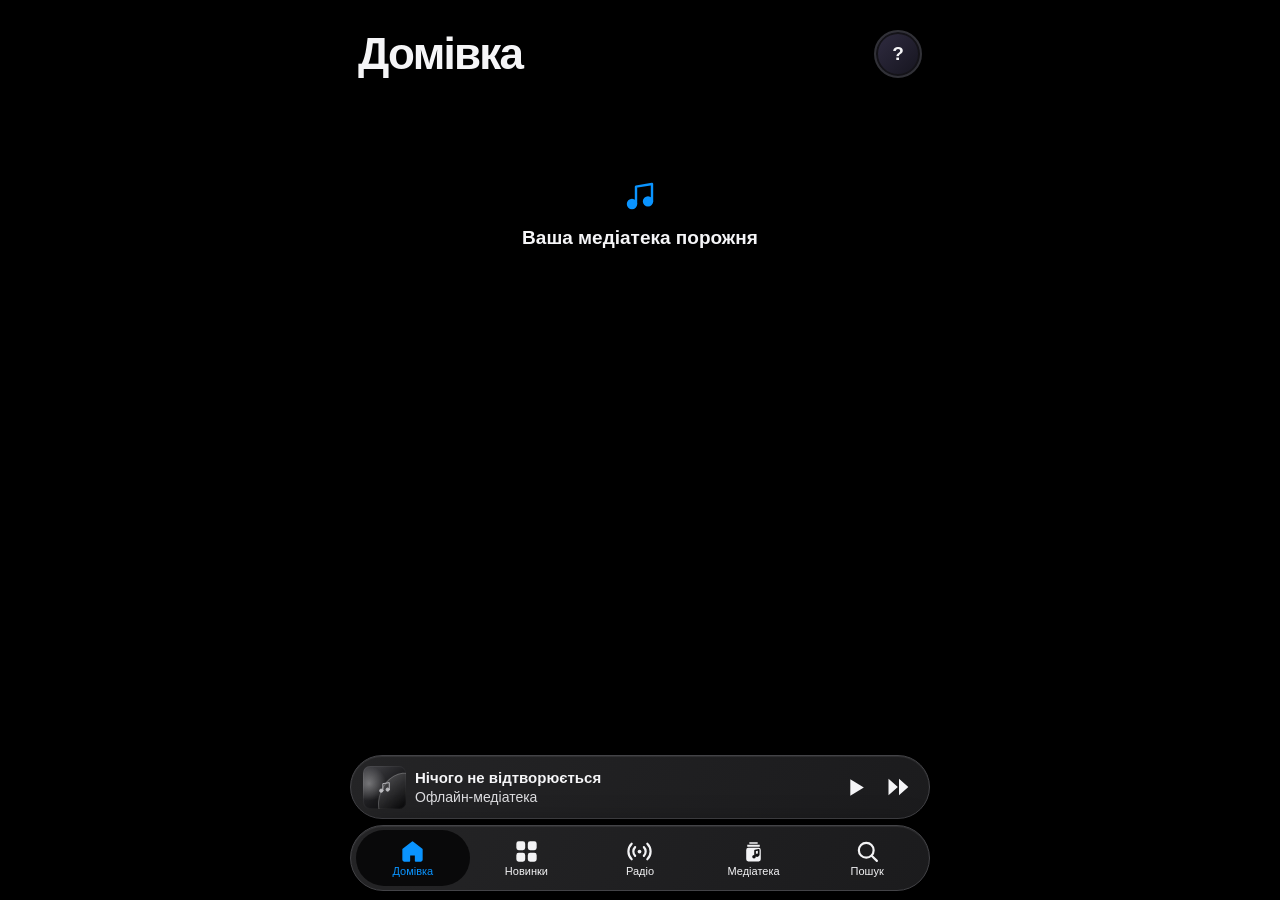
==== index.html @ 69affd89 "Remove Google Drive integration" ====
<!doctype html>
<html lang="uk">
  <head>
    <meta charset="utf-8">
    <meta name="viewport" content="width=device-width, initial-scale=1, viewport-fit=cover">
    <meta name="theme-color" content="#000000">
    <meta name="description" content="Офлайн музична медіатека для вашої музики.">
    <meta name="google-client-id" content="911469273892-hr4arur7kth3pjor37djpvp9fsduk6k1.apps.googleusercontent.com">
    <meta name="apple-mobile-web-app-capable" content="yes">
    <meta name="apple-mobile-web-app-status-bar-style" content="black">
    <title>Музика</title>
    <link rel="manifest" href="./manifest.webmanifest">
    <link rel="icon" href="./assets/icon.svg" type="image/svg+xml">
    <link rel="apple-touch-icon" href="./assets/icon.png">
    <link rel="stylesheet" href="./styles.css">
  </head>
  <body>
    <div class="app-shell">
      <main id="content" class="content" aria-live="polite"></main>
      <div id="pull-refresh" class="pull-refresh" aria-hidden="true" role="status" aria-live="polite">
        <svg class="pull-refresh-spinner" viewBox="0 0 44 44" aria-hidden="true">
          <g stroke="currentColor" stroke-linecap="round" stroke-width="6">
            <line x1="22" y1="4" x2="22" y2="10" opacity=".24" />
            <line x1="34.7" y1="9.3" x2="30.5" y2="13.5" opacity=".33" />
            <line x1="40" y1="22" x2="34" y2="22" opacity=".42" />
            <line x1="34.7" y1="34.7" x2="30.5" y2="30.5" opacity=".51" />
            <line x1="22" y1="40" x2="22" y2="34" opacity=".60" />
            <line x1="9.3" y1="34.7" x2="13.5" y2="30.5" opacity=".69" />
            <line x1="4" y1="22" x2="10" y2="22" opacity=".78" />
            <line x1="9.3" y1="9.3" x2="13.5" y2="13.5" opacity=".88" />
          </g>
        </svg>
        <span class="pull-refresh-label visually-hidden">Потягніть вниз для оновлення</span>
      </div>

      <section id="mini-player" class="mini-player" aria-label="Мініплеєр"></section>
      <nav id="tab-bar" class="tab-bar" aria-label="Основна навігація"></nav>
      <div id="ios-home-indicator" aria-hidden="true"></div>
      <div class="orientation-guard" role="status" aria-live="polite">
        <div class="orientation-guard-card">
          <span class="orientation-rotate-icon" aria-hidden="true">↻</span>
          <strong>Поверніть телефон</strong>
          <small>Застосунок працює лише у вертикальній орієнтації.</small>
        </div>
      </div>
      <div id="toast" class="toast" role="status" aria-live="polite"></div>
      <div id="modal-root"></div>
      <div id="player-root"></div>
      <audio id="audio-element" preload="metadata"></audio>
    </div>
    <script src="./app.js" defer></script>
  </body>
</html>
---- styles.css ----
:root {
  color-scheme: dark;
  --bg: #000;
  --surface: #1d1d1f;
  --surface-2: #29292c;
  --line: #303033;
  --muted: #8d8d93;
  --blue: #0a94ff;
  --red: #ff3b4f;
  --safe-top: env(safe-area-inset-top, 0px);
  --safe-bottom: env(safe-area-inset-bottom, 0px);
  --floating-bottom-inset: max(0px, calc(var(--safe-bottom) - 22px));
}

* { box-sizing: border-box; -webkit-tap-highlight-color: transparent; -webkit-user-select: none; user-select: none; -webkit-touch-callout: none; -webkit-user-drag: none; }
html, body { width: 100%; height: 100%; margin: 0; background: var(--bg); overscroll-behavior: none; }
body { color: #f5f5f7; font-family: -apple-system, BlinkMacSystemFont, "SF Pro Display", "Inter", "Segoe UI", sans-serif; font-size: 16px; }
button, input { font: inherit; color: inherit; }
button { border: 0; cursor: pointer; }
.app-shell { position: relative; width: 100%; height: 100dvh; max-width: 620px; margin: 0 auto; overflow: hidden; background: #000; }
.icon { display: block; width: 24px; height: 24px; fill: none; stroke: currentColor; stroke-width: 1.8; stroke-linecap: round; stroke-linejoin: round; flex: 0 0 auto; }

.content { position: absolute; z-index: 1; inset: calc(10px + var(--safe-top)) 0 calc(157px + var(--floating-bottom-inset)); overflow: auto; padding: 10px 20px 28px; scrollbar-width: none; overscroll-behavior: contain; -webkit-overflow-scrolling: touch; transform: translate3d(0, var(--refresh-offset, 0px), 0); transition: transform .24s cubic-bezier(.2, .8, .2, 1); }
.content--category-screen { top: calc(var(--safe-top) - 8px); padding-top: 2px; }
.content::-webkit-scrollbar { display: none; }
.content--pulling { transition: none; }
.content--back-gesture { transition: none; will-change: transform; box-shadow: -12px 0 30px #0007; }
.content--back-settling { transition: transform .24s cubic-bezier(.2, .8, .2, 1); }
.back-gesture-preview { position: absolute; z-index: 0; overflow: auto; background: #000; scrollbar-width: none; overscroll-behavior: contain; -webkit-overflow-scrolling: touch; will-change: transform, opacity; pointer-events: none; transition: none; }
.back-gesture-preview::-webkit-scrollbar { display: none; }
.back-gesture-preview--settling { transition: transform .24s cubic-bezier(.2, .8, .2, 1), opacity .24s ease; }
.back-gesture-preview--rtl { transform-origin: right center; }
@media (prefers-reduced-motion: reduce) { .content--back-settling, .back-gesture-preview--settling { transition-duration: .01ms; } }
.pull-refresh { position: absolute; z-index: 3; top: calc(var(--safe-top) + 52px); left: 50%; width: 30px; height: 30px; display: grid; place-items: center; overflow: visible; color: #aeb0b5; opacity: 0; pointer-events: none; transform: translate(-50%, var(--pull-offset, -46px)); transition: opacity .14s ease, transform .08s linear; }
.pull-refresh--visible { opacity: 1; }
.pull-refresh-spinner { display: block; width: 24px; height: 24px; color: currentColor; }
.pull-refresh--visible .pull-refresh-spinner { animation: pull-spin .9s steps(8, end) infinite; }
@keyframes pull-spin { to { rotate: 360deg; } }
.visually-hidden { position: absolute; width: 1px; height: 1px; padding: 0; margin: -1px; overflow: hidden; clip: rect(0, 0, 0, 0); white-space: nowrap; border: 0; }

.page-header { display: flex; align-items: center; justify-content: space-between; min-height: 66px; margin: 0 0 26px; }
.page-header h1, .category-title, .detail-heading h1 { margin: 0; font-size: clamp(36px, 9vw, 48px); line-height: 1.02; letter-spacing: -.04em; font-weight: 760; }
.page-header--home { margin-top: 1px; margin-bottom: 24px; }
.page-header--home h1 { font-size: 44px; }
.page-header--library h1 { font-size: clamp(34px, 8vw, 43px); }
.profile-button { display: grid; width: 48px; height: 48px; place-items: center; border-radius: 50%; background: linear-gradient(135deg, #302c41, #15141e); border: 2px solid #313137; box-shadow: inset 0 0 0 2px #141318; font-size: 19px; font-weight: 700; }
.profile-button--large { width: 58px; height: 58px; font-size: 21px; }
.profile-button--photo { overflow: hidden; padding: 0; }
.profile-photo { display: block; width: 100%; height: 100%; border-radius: 50%; object-fit: cover; }
.header-pill { height: 48px; min-width: 102px; display: inline-flex; align-items: center; justify-content: center; gap: 15px; padding: 0 15px; border-radius: 28px; background: linear-gradient(#242426, #1d1d1f); border: 1px solid #38383b; box-shadow: inset 0 1px 1px #ffffff12; }
.header-pill .icon { width: 25px; height: 25px; }
.pill-divider { width: 1px; height: 24px; background: #39393c; }

.section-heading { display: flex; align-items: baseline; justify-content: space-between; margin: 29px 0 14px; gap: 10px; }
.section-heading h2 { margin: 0; font-size: 23px; font-weight: 650; letter-spacing: -.025em; }
.text-action { background: transparent; color: var(--blue); font-size: 15px; white-space: nowrap; }
.text-action--red { color: var(--red); font-size: 16px; font-weight: 600; }
.featured-strip { display: flex; gap: 12px; overflow-x: auto; margin: 0 -20px; padding: 1px 20px 5px; scrollbar-width: none; }
.featured-strip::-webkit-scrollbar, .album-strip::-webkit-scrollbar { display: none; }
.feature-card { display: flex; flex: 0 0 74%; height: 300px; flex-direction: column; align-items: flex-start; text-align: left; padding: 16px; overflow: hidden; border-radius: 22px; color: #fff; }
.feature-card--favorite { background: #9c9fa0; }
.favorite-art { width: 100%; height: 198px; display: grid; place-items: center; margin-bottom: 16px; border-radius: 13px; background: #f0f1f2; color: #ff2448; }
.favorite-art .icon { width: 88px; height: 88px; }
.feature-kicker { display: block; margin: 1px 0 5px; font-size: 13px; opacity: .9; }
.feature-card strong { font-size: 20px; font-weight: 650; line-height: 1.15; }
.feature-card > span:last-child { margin-top: 6px; font-size: 14px; opacity: .93; white-space: nowrap; overflow: hidden; text-overflow: ellipsis; max-width: 100%; }
.featured-strip > .feature-card:only-child { flex-basis: 100%; }

.album-strip { display: flex; gap: 13px; overflow-x: auto; margin: 0 -20px; padding: 0 20px 4px; scrollbar-width: none; }
.album-card { flex: 0 0 45%; min-width: 0; text-align: left; background: transparent; padding: 0; }
.artwork { position: relative; isolation: isolate; width: 100%; aspect-ratio: 1; display: flex; flex-direction: column; justify-content: flex-end; overflow: hidden; border-radius: 13px; background: linear-gradient(145deg, #39475c, #12131a); color: white; box-shadow: inset 0 0 0 1px #ffffff0e; }
.artwork::before, .artwork::after { content: ''; position: absolute; z-index: -1; inset: -15%; border-radius: 50%; background: radial-gradient(circle at 25% 35%, #ffffff55, transparent 31%), linear-gradient(150deg, transparent 30%, #0009); transform: rotate(-19deg); }
.artwork::after { inset: 14% -38% -42% 37%; border: 1px solid #ffffff33; background: linear-gradient(120deg, #ffffff30, transparent 65%); transform: rotate(22deg); }
.artwork--local { align-items: center; justify-content: center; background: linear-gradient(145deg, #414145, #202023 62%, #111113); }
.artwork-music { width: 30%; height: 30%; color: #d8d8dc; opacity: .82; }
.album-title, .album-subtitle { display: block; overflow: hidden; text-overflow: ellipsis; white-space: nowrap; }
.album-title { margin-top: 8px; font-size: 15px; line-height: 1.25; }
.album-subtitle { margin-top: 4px; color: var(--muted); font-size: 14px; line-height: 1.2; }
.album-grid { display: grid; grid-template-columns: repeat(2, minmax(0, 1fr)); gap: 19px 13px; }

.category-list { margin: 1px 0 30px; }
.category-row, .entity-row { width: 100%; min-height: 67px; display: flex; align-items: center; gap: 16px; padding: 8px 2px; background: transparent; text-align: left; border-bottom: 1px solid var(--line); }
.category-row > span { flex: 1; font-size: 21px; }
.category-row > .icon:first-child { width: 28px; height: 28px; }
.category-row .chevron, .entity-row .chevron { width: 22px; height: 22px; color: #505055; transform: rotate(180deg); }
.offline-note { display: flex; align-items: center; gap: 7px; margin: 23px 0 4px; color: var(--muted); font-size: 13px; }
.offline-note .icon { width: 18px; height: 18px; color: var(--blue); }

.subpage-top { display: flex; align-items: center; justify-content: space-between; height: 58px; margin: 1px -2px 20px; }
.content--category-screen .subpage-top { margin: 0 -2px 10px; }
.round-back, .search-close { display: grid; width: 48px; height: 48px; place-items: center; border-radius: 50%; background: linear-gradient(#252527, #171719); border: 1px solid #343437; box-shadow: inset 0 1px 1px #ffffff10; }
.round-back .icon { width: 28px; height: 28px; }
.subpage-top h2 { font-size: 20px; }
.category-title { margin: 5px 0 22px; }
.content--category-detail .category-title { margin-bottom: 18px; }
.detail-heading { margin: 30px 0 21px; }
.detail-heading h1 { font-size: 42px; }
.detail-heading p { margin: 7px 0 0; color: var(--muted); font-size: 17px; }
.detail-art { width: 100%; margin: 0 auto 18px; }
.detail-art--artist { width: 120px; border-radius: 50%; }
.detail-actions { display: grid; grid-template-columns: 1fr 1fr; gap: 12px; margin: 15px 0 30px; }
.detail-actions button { height: 52px; display: flex; align-items: center; justify-content: center; gap: 7px; border-radius: 30px; background: #1e1e20; font-size: 18px; font-weight: 600; }
.content--category-detail .detail-actions button { height: 45px; }
.detail-actions .icon { width: 22px; height: 22px; }
.letter-heading { margin: 20px 0 10px; font-size: 18px; font-weight: 600; }
.category-content { margin: 0 -1px; }
.entity-row { min-height: 72px; gap: 13px; }
.entity-row > span { flex: 1; font-size: 19px; }
.entity-art { width: 51px; height: 51px; aspect-ratio: 1; border-radius: 10px; }
.entity-art--round { border-radius: 50%; }
.entity-row .favorite-art { width: 51px; height: 51px; flex: 0 0 51px; margin: 0; border-radius: 10px; }
.entity-row .favorite-art .icon { width: 27px; height: 27px; }
.alphabet { position: fixed; z-index: 2; right: max(calc((100vw - 620px) / 2 + 4px), 3px); top: 27%; bottom: 20%; display: flex; flex-direction: column; align-items: center; justify-content: space-around; color: var(--blue); font-size: 11px; font-weight: 600; pointer-events: none; }
.alphabet--interactive { pointer-events: auto; }
.alphabet--interactive button { position: relative; width: 100%; min-height: 0; flex: 1; padding: 0; background: transparent; color: inherit; font-size: inherit; font-weight: inherit; line-height: 1; }
.alphabet--interactive button:not(:last-child)::after { content: ''; position: absolute; left: 50%; bottom: 0; width: 3px; height: 3px; border-radius: 50%; background: currentColor; transform: translateX(-50%); }
.song-list { margin: 0 -1px; }
.song-row { position: relative; display: flex; align-items: center; gap: 11px; min-height: 56px; }
.song-row::after { position: absolute; right: 0; bottom: 0; left: 59px; height: 1px; background: var(--line); content: ''; }
.song-letter-group + .song-letter-group { margin-top: 15px; }
.song-letter-group .letter-heading { margin-left: 1px; margin-bottom: 5px; }
.song-letter-group .song-list { margin: 0 -2px 0 1px; }
.song-leading-favorite { position: absolute; top: 50%; left: -14px; width: 12px; color: #ffd600; font-size: 15px; line-height: 1; text-align: center; transform: translateY(-50%); }
.song-art { width: 48px; height: 48px; flex: 0 0 48px; border-radius: 8px; }
.song-main { flex: 1; min-width: 0; align-self: stretch; display: flex; flex-direction: column; justify-content: center; gap: 4px; background: transparent; text-align: left; }
.song-title { overflow: hidden; white-space: nowrap; text-overflow: ellipsis; font-size: 17px; line-height: 1.2; }
.song-artist { overflow: hidden; white-space: nowrap; text-overflow: ellipsis; color: var(--muted); font-size: 15px; }
.song-indicators { display: flex; align-items: center; gap: 6px; }
.favorite-mark { color: #ffd600; font-size: 15px; }
.pin-mark { width: 14px; height: 14px; color: #b8b8be; }
.song-more { width: 34px; height: 42px; padding: 0; border-radius: 50%; background: transparent; color: #eee; }
.song-more:active { background: #ffffff16; }
.song-more .icon { width: 22px; }
.playing-bars { display: flex; align-items: end; gap: 2px; height: 17px; }.playing-bars i { width: 3px; background: var(--blue); border-radius: 3px; animation: bounce .55s infinite alternate; }.playing-bars i:nth-child(1) { height: 8px; }.playing-bars i:nth-child(2) { height: 16px; animation-delay: .2s; }.playing-bars i:nth-child(3) { height: 11px; animation-delay: .35s; }
@keyframes bounce { to { height: 4px; } }
.empty-state { padding: 30px 13px; color: var(--muted); text-align: center; font-size: 15px; line-height: 1.5; }
.empty-state--home { display: flex; min-height: 210px; flex-direction: column; align-items: center; justify-content: center; gap: 12px; }
.empty-state--home > .icon { width: 32px; height: 32px; color: var(--blue); }
.empty-state--home strong { color: #f5f5f7; font-size: 19px; }

.search-header { display: flex; align-items: center; gap: 11px; margin: 0 0 13px; }
.search-box { flex: 1; height: 48px; display: flex; align-items: center; gap: 10px; padding: 0 12px; border-radius: 27px; background: linear-gradient(#272729, #1d1d1f); border: 1px solid #353538; box-shadow: inset 0 1px 1px #ffffff0d; }
.search-box .icon { width: 21px; height: 21px; }
.search-box input { width: 100%; min-width: 0; border: 0; outline: 0; background: transparent; font-size: 15px; }
.search-box input::placeholder { color: #77777c; }
.search-box input::-webkit-search-cancel-button { display: none; }
.search-close { width: 48px; height: 48px; }
.search-results-label { margin: 4px 0 12px; color: #b5b5ba; font-size: 14px; }
.recent-searches { border-top: 1px solid var(--line); }
.recent-searches button { width: 100%; min-height: 64px; display: flex; align-items: center; gap: 12px; border-bottom: 1px solid var(--line); background: transparent; text-align: left; }
.recent-searches button span { flex: 1; }.recent-searches .icon { width: 20px; color: #8e8e93; }

.settings-profile { width: 100%; display: flex; align-items: center; gap: 14px; padding: 14px 3px 22px; border-bottom: 1px solid var(--line); background: transparent; color: inherit; text-align: left; font: inherit; }
.settings-profile-copy { min-width: 0; flex: 1; display: flex; flex-direction: column; gap: 5px; }.settings-profile strong { font-size: 19px; }.settings-profile small { color: var(--muted); overflow: hidden; text-overflow: ellipsis; white-space: nowrap; }.settings-profile .chevron { color: var(--muted); transform: rotate(180deg); }
.account-modal { position: absolute; z-index: 10; inset: 0; display: grid; place-items: end center; padding: 18px 16px calc(18px + var(--safe-bottom)); background: #000b; backdrop-filter: blur(5px); -webkit-backdrop-filter: blur(5px); }
.account-sheet { position: relative; width: 100%; max-width: 440px; padding: 26px 20px 22px; border: 1px solid #444448; border-radius: 25px; background: #1d1d1f; box-shadow: 0 15px 50px #000b; text-align: center; }
.account-close { position: absolute; top: 12px; right: 12px; width: 38px; height: 38px; display: grid; place-items: center; border-radius: 50%; background: #303034; color: #eee; }
.account-close .icon { width: 19px; height: 19px; }
.account-mark { width: 42px; height: 42px; display: grid; place-items: center; margin: 0 auto 12px; border-radius: 50%; background: #fff; color: #4285f4; font: 700 25px/1 Arial, sans-serif; }
.account-sheet h2 { margin: 0 0 8px; font-size: 22px; }
.google-signin-button { min-height: 48px; display: grid; place-items: center; margin: 20px auto 8px; }
.account-message { margin: 14px 0; color: #c7c7cc; font-size: 14px; line-height: 1.5; }
.account-message--signed { font-size: 16px; color: #fff; }.account-message--signed span { color: var(--muted); font-size: 14px; }
.account-footnote { margin: 18px 3px 0; color: var(--muted); font-size: 12px; line-height: 1.45; }
.account-signout { width: 100%; min-height: 48px; margin-top: 10px; border-radius: 24px; background: #303034; color: var(--blue); }
.action-modal { position: absolute; z-index: 12; inset: 0; display: flex; align-items: center; justify-content: flex-end; padding: 18px 12px; background: #000a; backdrop-filter: blur(8px); -webkit-backdrop-filter: blur(8px); }
.action-sheet { width: min(72vw, 460px); max-height: calc(100% - 36px); overflow-y: auto; padding: 13px 20px 10px; border: 1px solid #444448; border-radius: 30px; background: linear-gradient(145deg, #29292bea, #1b1b1df5 70%); box-shadow: 0 18px 55px #000b, inset 0 1px 1px #ffffff12; }
.action-track-head { display: grid; grid-template-columns: 70px minmax(0, 1fr); align-items: center; gap: 17px; min-height: 88px; padding: 0 4px 15px; border-bottom: 1px solid #444448; }
.action-art { width: 66px; height: 66px; aspect-ratio: 1; border-radius: 9px; }
.action-feature, .song-action-row, .action-back { width: 100%; display: flex; align-items: center; gap: 16px; padding: 13px 4px; background: transparent; color: #f5f5f7; text-align: left; }
.action-feature { min-height: 66px; font-size: 17px; line-height: 1.3; }
.action-feature .icon { width: 26px; height: 26px; flex: 0 0 26px; }
.song-action-row { min-height: 67px; border-bottom: 1px solid #3d3d40; font-size: 18px; line-height: 1.25; }
.song-action-row:last-child { border-bottom: 0; }
.song-action-row > .icon { width: 25px; height: 25px; flex: 0 0 25px; }
.song-action-row > span { min-width: 0; display: flex; flex-direction: column; gap: 4px; }
.song-action-row small { color: var(--muted); font-size: 14px; }
.song-action-row--danger { color: #ff5b65; }
.song-action-row--album { min-height: 82px; }
.action-sheet--playlists h2 { margin: 8px 4px 10px; font-size: 22px; }
.action-back { min-height: 42px; gap: 9px; padding: 3px 0; color: var(--blue); font-size: 15px; }
.action-back .icon { width: 20px; height: 20px; }
.settings-action-card { width: 100%; display: flex; align-items: center; gap: 12px; padding: 14px; border-radius: 15px; background: #1d1d1f; text-align: left; }.settings-action-card > span { flex: 1; display: flex; flex-direction: column; gap: 5px; }.settings-action-card strong { font-size: 16px; }.settings-action-card small { color: var(--muted); font-size: 13px; }.settings-action-card > .icon:first-child { color: var(--blue); }.settings-action-card .chevron { color: var(--muted); transform: rotate(180deg); }.profile-download { margin-top: 10px; color: inherit; text-decoration: none; }

.mini-player, .tab-bar { position: absolute; z-index: 4; left: 20px; right: 20px; border: 1px solid #434347; background: linear-gradient(120deg, #2a2a2cdb, #1d1d1feF); backdrop-filter: saturate(150%) blur(18px); -webkit-backdrop-filter: saturate(150%) blur(18px); box-shadow: 0 6px 30px #0009, inset 0 1px 1px #ffffff16; }
.mini-player { bottom: calc(81px + var(--floating-bottom-inset)); height: 64px; display: flex; align-items: center; padding: 5px 9px; border-radius: 34px; }
.player-track { flex: 1; min-width: 0; height: 100%; display: flex; align-items: center; gap: 9px; padding: 0 0 0 3px; background: transparent; text-align: left; }
.player-art { width: 43px; height: 43px; flex: 0 0 43px; border-radius: 7px; }
.player-copy { min-width: 0; display: flex; flex-direction: column; gap: 3px; }.player-copy strong, .player-copy small { overflow: hidden; white-space: nowrap; text-overflow: ellipsis; }.player-copy strong { font-size: 15px; font-weight: 600; }.player-copy small { color: #dddde0; font-size: 14px; }
.player-control { width: 43px; height: 46px; display: grid; flex: 0 0 43px; place-items: center; background: transparent; }.player-control .icon { width: 25px; height: 25px; fill: currentColor; stroke: none; }.player-next .icon { width: 28px; height: 28px; }
#player-root { position: absolute; z-index: 9; inset: 0; pointer-events: none; }
.now-playing-root { position: absolute; inset: 0; overflow: hidden; pointer-events: auto; }
.now-playing-backdrop { position: absolute; inset: 0; background: #000b; opacity: 0; backdrop-filter: blur(15px); -webkit-backdrop-filter: blur(15px); transition: opacity .48s ease; }
.now-playing-root.is-open .now-playing-backdrop { opacity: var(--player-backdrop-opacity, 1); }
.now-playing-screen { position: absolute; inset: 0; display: flex; flex-direction: column; overflow: hidden; padding-top: var(--safe-top); color: #f7f7fa; background: linear-gradient(160deg, #252528 0%, #161618 32%, #0b0b0d 78%, #080809 100%); transform: translate3d(0, 105%, 0); transition: transform .52s cubic-bezier(.22, 1, .36, 1); will-change: transform; }
.now-playing-screen.is-open { transform: translate3d(0, 0, 0); }
.now-playing-header { height: 54px; flex: 0 0 54px; display: grid; grid-template-columns: 42px 1fr 42px; align-items: center; padding: 0 20px; }
.now-playing-header-title { justify-self: center; color: #c4c4c9; font-size: 10px; font-weight: 700; letter-spacing: .12em; }
.now-playing-close, .now-playing-more { width: 40px; height: 40px; display: grid; place-items: center; border-radius: 50%; background: #ffffff12; color: #f6f6f8; }
.now-playing-close .icon { width: 23px; height: 23px; stroke-width: 2.1; }
.now-playing-more .icon { width: 22px; height: 22px; }
.now-playing-content { width: 100%; max-width: 620px; min-height: 0; flex: 1; display: flex; flex-direction: column; justify-content: center; gap: 0; margin: 0 auto; padding: 3px 28px calc(35px + var(--safe-bottom)); }
.now-playing-art-wrap { min-height: 170px; flex: 1 1 auto; display: grid; place-items: center; padding: 0 0 19px; }
.now-playing-art { width: min(100%, 390px, 42dvh); aspect-ratio: 1; border-radius: 17px; box-shadow: 0 22px 55px #0009, inset 0 0 0 1px #ffffff16; transition: opacity .15s ease; }
.now-playing-screen.is-shared-art-hidden .now-playing-art { opacity: 0; }
.now-playing-track-info { min-height: 68px; display: flex; align-items: center; gap: 14px; }
.now-playing-copy { min-width: 0; flex: 1; display: flex; flex-direction: column; gap: 5px; }
.now-playing-copy strong, .now-playing-copy span { overflow: hidden; white-space: nowrap; text-overflow: ellipsis; }
.now-playing-copy strong { font-size: 21px; font-weight: 700; letter-spacing: -.02em; }
.now-playing-copy span { color: #a5a5ab; font-size: 17px; }
.now-playing-favorite { width: 42px; height: 42px; display: grid; place-items: center; background: transparent; color: #b7b7bc; }
.now-playing-favorite .icon { width: 23px; height: 23px; }.now-playing-favorite .is-favorite { color: #ffd600; fill: currentColor; stroke: none; }
.now-playing-progress-block { margin-top: 10px; }
.player-range { width: 100%; height: 20px; display: block; margin: 0; padding: 0; appearance: none; -webkit-appearance: none; background: transparent; cursor: pointer; }
.player-range::-webkit-slider-runnable-track { height: 4px; border-radius: 5px; background: linear-gradient(to right, #f6f6f8 var(--range-progress, 0%), #5b5b60 var(--range-progress, 0%)); }
.player-range::-moz-range-track { height: 4px; border-radius: 5px; background: #5b5b60; }.player-range::-moz-range-progress { height: 4px; border-radius: 5px; background: #f6f6f8; }
.player-range::-webkit-slider-thumb { width: 13px; height: 13px; margin-top: -4.5px; appearance: none; -webkit-appearance: none; border: 0; border-radius: 50%; background: #f7f7f9; box-shadow: 0 1px 4px #0008; }
.player-range::-moz-range-thumb { width: 13px; height: 13px; border: 0; border-radius: 50%; background: #f7f7f9; }
.player-range:disabled { cursor: default; opacity: .42; }
.now-playing-times { display: flex; justify-content: space-between; color: #a5a5ab; font-variant-numeric: tabular-nums; font-size: 11px; }
.now-playing-controls { height: 86px; display: flex; align-items: center; justify-content: center; gap: clamp(27px, 8vw, 50px); }
.now-playing-secondary, .now-playing-toggle { display: grid; place-items: center; background: transparent; color: #f7f7fa; }
.now-playing-secondary { width: 52px; height: 52px; }.now-playing-secondary .icon { width: 25px; height: 25px; fill: currentColor; stroke: none; }.now-playing-secondary .is-reversed { transform: rotate(180deg); }
.now-playing-toggle { width: 66px; height: 66px; border-radius: 50%; background: #f4f4f6; color: #151517; box-shadow: 0 5px 20px #0005; transition: transform .18s ease, background .18s ease; }.now-playing-toggle:active { transform: scale(.92); }
.now-playing-toggle .icon { width: 28px; height: 28px; fill: currentColor; stroke: none; }
.now-playing-volume-row { height: 35px; display: flex; align-items: center; gap: 10px; color: #9c9ca2; }.now-playing-volume-row > span { width: 18px; display: grid; place-items: center; }.now-playing-volume-row .icon { width: 15px; height: 15px; }.now-playing-volume-row .volume-high { width: 18px; height: 18px; }
.player-volume { flex: 1; }.player-volume::-webkit-slider-runnable-track { height: 3px; background: linear-gradient(to right, #aeb0b5 50%, #505055 50%); }.player-volume::-moz-range-track { height: 3px; background: #505055; }.player-volume::-moz-range-progress { height: 3px; background: #aeb0b5; }
.now-playing-note { min-height: 18px; margin: 6px 0 0; color: #818187; text-align: center; font-size: 11px; }.now-playing-note--ready { color: #8d8d93; }
.now-playing-home-indicator { position: absolute; left: 50%; bottom: calc(8px + var(--safe-bottom)); width: 108px; height: 4px; border-radius: 5px; background: #f5f5f7; transform: translateX(-50%); }
.now-playing-drag-zone { touch-action: pan-x; }
.now-playing-root:not(.is-open) { pointer-events: none; }
.tab-bar { bottom: calc(9px + var(--floating-bottom-inset)); height: 66px; display: grid; grid-template-columns: repeat(5, 1fr); align-items: center; padding: 4px 5px; border-radius: 36px; }
.tab-button { align-self: stretch; display: flex; flex-direction: column; justify-content: center; align-items: center; gap: 1px; border-radius: 28px; background: transparent; color: #f3f3f5; font-size: 11px; line-height: 1.1; white-space: nowrap; }
.tab-button .icon { width: 25px; height: 25px; stroke-width: 2.1; }.tab-button[data-tab="home"] .icon, .tab-button[data-tab="new"] .icon { fill: currentColor; stroke-width: 1.5; }.tab-button.active { color: var(--blue); background: #09090a; }.tab-button span { font-weight: 500; }
#ios-home-indicator { display: none; }
@media (max-width: 700px) and (display-mode: standalone) { @supports (-webkit-touch-callout: none) { #ios-home-indicator { position: absolute; z-index: 5; bottom: 8px; left: 50%; display: block; width: 108px; height: 4px; border-radius: 4px; background: #8d8d93; transform: translateX(-50%); pointer-events: none; } } }
.toast { position: absolute; z-index: 7; left: 50%; bottom: calc(158px + var(--safe-bottom)); max-width: calc(100% - 40px); padding: 11px 16px; border-radius: 20px; background: #303034ee; border: 1px solid #45454a; color: white; font-size: 14px; text-align: center; opacity: 0; transform: translate(-50%, 12px); pointer-events: none; transition: opacity .2s, transform .2s; }
.toast.visible { opacity: 1; transform: translate(-50%, 0); }
.orientation-guard { position: fixed; z-index: 20; inset: 0; display: none; place-items: center; padding: 24px; background: #000; color: #f5f5f7; text-align: center; }
.orientation-guard-card { display: flex; max-width: 300px; flex-direction: column; align-items: center; gap: 12px; }
.orientation-rotate-icon { color: var(--blue); font-size: 54px; line-height: 1; }
.orientation-guard strong { font-size: 21px; }
.orientation-guard small { color: var(--muted); font-size: 15px; line-height: 1.45; }
@media (orientation: landscape) and (max-width: 900px) { .orientation-guard { display: grid; } }

@media (max-width: 360px) { .content { padding-inline: 16px; }.mini-player, .tab-bar { left: 14px; right: 14px; }.page-header h1 { font-size: 37px; }.category-row > span { font-size: 19px; }.feature-card { flex-basis: 80%; }.album-card { flex-basis: 48%; } }
@media (min-width: 540px) { .content { padding-left: 28px; padding-right: 28px; }.featured-strip, .album-strip { margin-left: -28px; margin-right: -28px; padding-left: 28px; padding-right: 28px; }.feature-card { flex-basis: 47%; }.album-card { flex-basis: 30%; }.album-grid { grid-template-columns: repeat(3, minmax(0, 1fr)); } }
@media (max-height: 650px) { .app-shell:has(#search-input:focus) .mini-player, .app-shell:has(#search-input:focus) .tab-bar { display: none; }.app-shell:has(#search-input:focus) .content { bottom: 0; } }
@media (max-height: 700px) { .now-playing-content { padding-bottom: calc(27px + var(--safe-bottom)); }.now-playing-art { width: min(100%, 350px, 35dvh); }.now-playing-art-wrap { min-height: 125px; }.now-playing-controls { height: 72px; }.now-playing-toggle { width: 58px; height: 58px; }.now-playing-note { display: none; } }
@media (prefers-reduced-motion: reduce) { .now-playing-backdrop, .now-playing-screen { transition-duration: .08s; }.now-playing-toggle { transition-duration: .01ms; } }
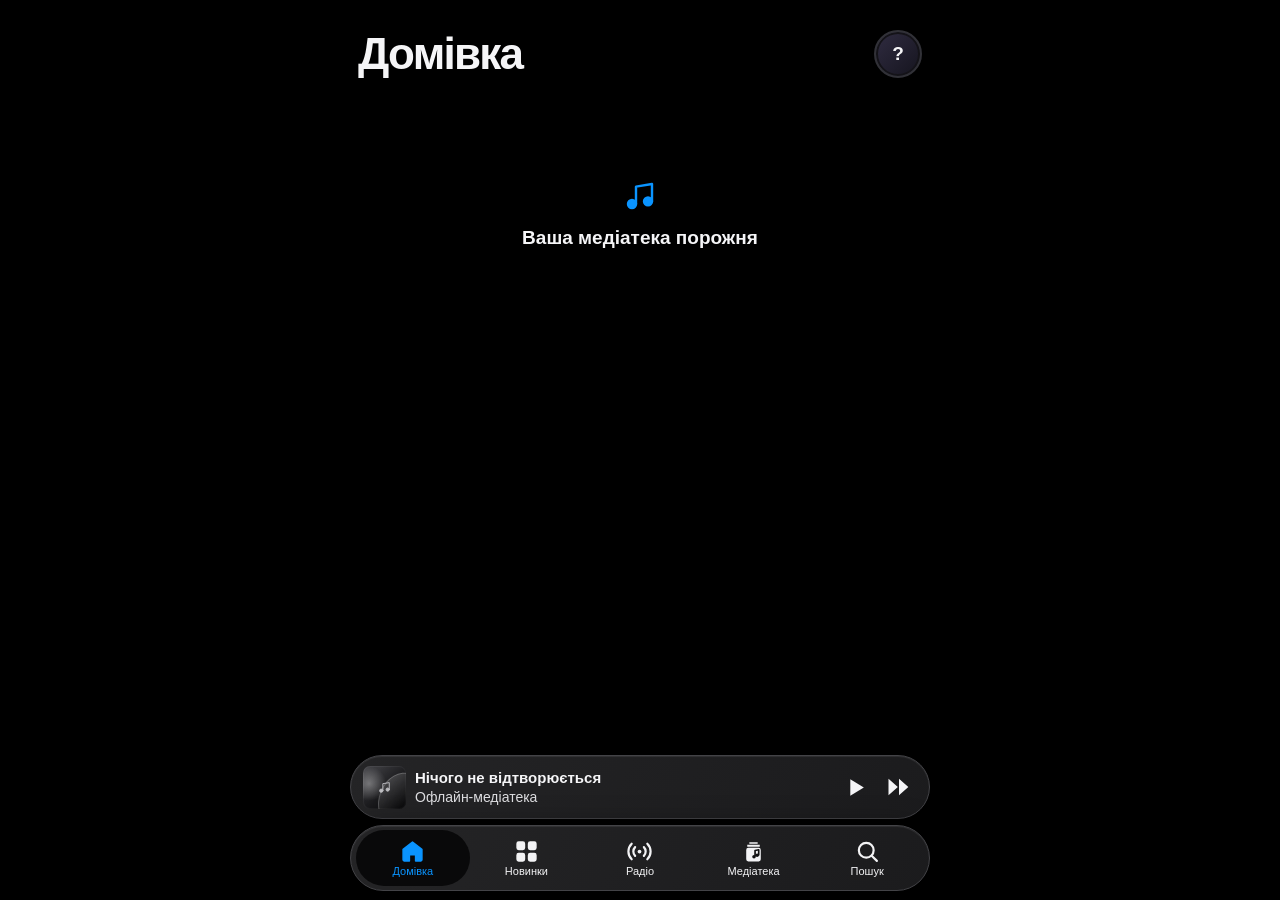
==== commit 6c117efc: "Disable page zoom on mobile" ====
--- a/index.html
+++ b/index.html
@@ -2,7 +2,7 @@
 <html lang="uk">
   <head>
     <meta charset="utf-8">
-    <meta name="viewport" content="width=device-width, initial-scale=1, viewport-fit=cover">
+    <meta name="viewport" content="width=device-width, initial-scale=1, maximum-scale=1, user-scalable=no, viewport-fit=cover">
     <meta name="theme-color" content="#000000">
     <meta name="description" content="Офлайн музична медіатека для вашої музики.">
     <meta name="google-client-id" content="911469273892-hr4arur7kth3pjor37djpvp9fsduk6k1.apps.googleusercontent.com">
--- a/styles.css
+++ b/styles.css
@@ -13,7 +13,7 @@
 }
 
 * { box-sizing: border-box; -webkit-tap-highlight-color: transparent; -webkit-user-select: none; user-select: none; -webkit-touch-callout: none; -webkit-user-drag: none; }
-html, body { width: 100%; height: 100%; margin: 0; background: var(--bg); overscroll-behavior: none; }
+html, body { width: 100%; height: 100%; margin: 0; background: var(--bg); overscroll-behavior: none; touch-action: pan-x pan-y; }
 body { color: #f5f5f7; font-family: -apple-system, BlinkMacSystemFont, "SF Pro Display", "Inter", "Segoe UI", sans-serif; font-size: 16px; }
 button, input { font: inherit; color: inherit; }
 button { border: 0; cursor: pointer; }
@@ -141,11 +141,36 @@
 .search-header { display: flex; align-items: center; gap: 11px; margin: 0 0 13px; }
 .search-box { flex: 1; height: 48px; display: flex; align-items: center; gap: 10px; padding: 0 12px; border-radius: 27px; background: linear-gradient(#272729, #1d1d1f); border: 1px solid #353538; box-shadow: inset 0 1px 1px #ffffff0d; }
 .search-box .icon { width: 21px; height: 21px; }
-.search-box input { width: 100%; min-width: 0; border: 0; outline: 0; background: transparent; font-size: 15px; }
+.search-box input { width: 100%; min-width: 0; border: 0; outline: 0; background: transparent; font-size: 16px; }
 .search-box input::placeholder { color: #77777c; }
 .search-box input::-webkit-search-cancel-button { display: none; }
 .search-close { width: 48px; height: 48px; }
 .search-results-label { margin: 4px 0 12px; color: #b5b5ba; font-size: 14px; }
+.search-tabs { display: flex; gap: 7px; overflow-x: auto; margin: 0 -20px 9px; padding: 0 20px 10px; border-bottom: 1px solid var(--line); scrollbar-width: none; }
+.search-tabs::-webkit-scrollbar { display: none; }
+.search-tab { min-height: 40px; flex: 0 0 auto; padding: 0 15px; border-radius: 24px; background: transparent; color: #f5f5f7; font-size: 15px; font-weight: 500; white-space: nowrap; }
+.search-tab--active { background: var(--blue); font-weight: 650; }
+.search-result-list { margin: 0 -1px 18px; }
+.search-result-entity { width: 100%; min-height: 76px; display: flex; align-items: center; gap: 12px; padding: 9px 0; border-bottom: 1px solid var(--line); background: transparent; text-align: left; }
+.search-result-art { width: 48px; height: 48px; flex: 0 0 48px; border-radius: 9px; }
+.search-result-art--round { border-radius: 50%; }
+.search-result-copy { min-width: 0; flex: 1; display: flex; flex-direction: column; gap: 4px; }
+.search-result-copy strong { overflow: hidden; font-size: 17px; font-weight: 450; text-overflow: ellipsis; white-space: nowrap; }
+.search-result-copy small { overflow: hidden; color: var(--muted); font-size: 15px; text-overflow: ellipsis; white-space: nowrap; }
+.search-result-entity > .chevron { color: #69696e; transform: rotate(180deg); }
+.search-song-row { min-height: 76px; gap: 12px; }
+.search-song-row .song-art { width: 56px; height: 56px; flex-basis: 56px; }
+.search-song-row::after { left: 68px; }
+.search-song-row .song-title { font-size: 17px; }
+.search-song-row .song-artist { font-size: 14px; }
+.explicit-mark { display: inline-grid; width: 12px; height: 12px; place-items: center; margin-left: 6px; border-radius: 2px; background: #98989d; color: #111; font-size: 9px; font-weight: 700; vertical-align: 2px; }
+.youtube-result-row .song-art { object-fit: cover; }
+.youtube-result-art--round { border-radius: 50%; }
+.youtube-result-placeholder { display: grid; place-items: center; background: #29292c; color: var(--blue); }
+.youtube-result-placeholder .icon { width: 24px; height: 24px; }
+.search-loading { min-height: 48px; display: flex; align-items: center; justify-content: center; gap: 10px; color: var(--muted); font-size: 14px; }
+.search-loading > span { width: 17px; height: 17px; border: 2px solid #666; border-top-color: var(--blue); border-radius: 50%; animation: search-spin .7s linear infinite; }
+@keyframes search-spin { to { transform: rotate(360deg); } }
 .recent-searches { border-top: 1px solid var(--line); }
 .recent-searches button { width: 100%; min-height: 64px; display: flex; align-items: center; gap: 12px; border-bottom: 1px solid var(--line); background: transparent; text-align: left; }
 .recent-searches button span { flex: 1; }.recent-searches .icon { width: 20px; color: #8e8e93; }
@@ -178,6 +203,17 @@
 .song-action-row--danger { color: #ff5b65; }
 .song-action-row--album { min-height: 82px; }
 .action-sheet--playlists h2 { margin: 8px 4px 10px; font-size: 22px; }
+.youtube-menu-copy { min-width: 0; display: flex; flex-direction: column; gap: 5px; }
+.youtube-menu-copy strong, .youtube-menu-copy small { overflow: hidden; text-overflow: ellipsis; white-space: nowrap; }
+.youtube-menu-copy strong { font-size: 17px; font-weight: 500; }
+.youtube-menu-copy small { color: var(--muted); font-size: 14px; }
+.youtube-external-action { color: var(--blue); text-decoration: none; }
+.youtube-player-backdrop { justify-content: center; padding: 16px; }
+.youtube-player-sheet { position: relative; width: 100%; max-width: 640px; padding: 58px 16px 18px; border: 1px solid #444448; border-radius: 25px; background: #1c1c1e; box-shadow: 0 18px 55px #000b; }
+.youtube-embed { overflow: hidden; width: 100%; aspect-ratio: 16 / 9; border-radius: 12px; background: #000; }
+.youtube-embed iframe { display: block; width: 100%; height: 100%; border: 0; }
+.youtube-player-sheet h2 { margin: 14px 0 5px; font-size: 18px; line-height: 1.3; }
+.youtube-player-sheet p { margin: 0; color: var(--muted); font-size: 15px; }
 .action-back { min-height: 42px; gap: 9px; padding: 3px 0; color: var(--blue); font-size: 15px; }
 .action-back .icon { width: 20px; height: 20px; }
 .settings-action-card { width: 100%; display: flex; align-items: center; gap: 12px; padding: 14px; border-radius: 15px; background: #1d1d1f; text-align: left; }.settings-action-card > span { flex: 1; display: flex; flex-direction: column; gap: 5px; }.settings-action-card strong { font-size: 16px; }.settings-action-card small { color: var(--muted); font-size: 13px; }.settings-action-card > .icon:first-child { color: var(--blue); }.settings-action-card .chevron { color: var(--muted); transform: rotate(180deg); }.profile-download { margin-top: 10px; color: inherit; text-decoration: none; }
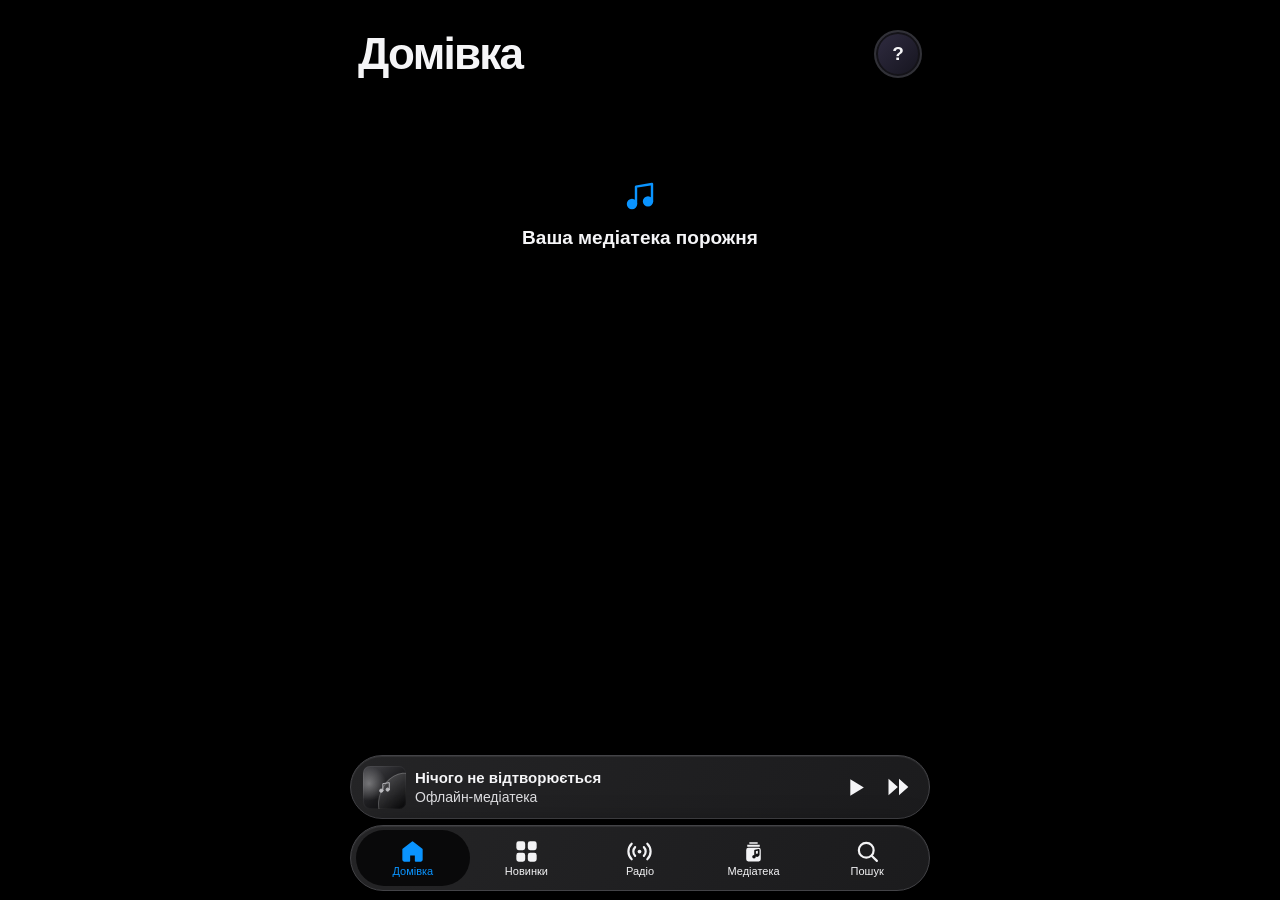
==== commit ae3cfe4f: "Update Muzika and add offline audio downloads" ====
--- a/index.html
+++ b/index.html
@@ -8,9 +8,9 @@
     <meta name="google-client-id" content="911469273892-hr4arur7kth3pjor37djpvp9fsduk6k1.apps.googleusercontent.com">
     <meta name="apple-mobile-web-app-capable" content="yes">
     <meta name="apple-mobile-web-app-status-bar-style" content="black">
-    <title>Музика</title>
+    <title>Music</title>
     <link rel="manifest" href="./manifest.webmanifest">
-    <link rel="icon" href="./assets/icon.svg" type="image/svg+xml">
+    <link rel="icon" href="./assets/icon.png" type="image/png">
     <link rel="apple-touch-icon" href="./assets/icon.png">
     <link rel="stylesheet" href="./styles.css">
   </head>
--- a/styles.css
+++ b/styles.css
@@ -208,6 +208,17 @@
 .youtube-menu-copy strong { font-size: 17px; font-weight: 500; }
 .youtube-menu-copy small { color: var(--muted); font-size: 14px; }
 .youtube-external-action { color: var(--blue); text-decoration: none; }
+.youtube-action-sheet { width: min(76vw, 460px); padding: 13px 18px 10px; }
+.youtube-menu-quick { display: grid; grid-template-columns: repeat(3, minmax(0, 1fr)); gap: 5px; padding: 11px 0 14px; border-bottom: 1px solid #444448; }
+.youtube-menu-quick-action { min-width: 0; min-height: 66px; display: flex; flex-direction: column; align-items: center; justify-content: flex-start; gap: 7px; padding: 2px 3px; background: transparent; color: #f5f5f7; font-size: 13px; line-height: 1.2; text-align: center; }
+.youtube-menu-quick-action .icon { width: 25px; height: 25px; flex: 0 0 25px; }
+.youtube-menu-quick-action span { max-width: 100%; }
+.youtube-menu-quick-action:disabled { opacity: .48; cursor: default; }
+.youtube-favorite-active { fill: #ffd60a; color: #ffd60a; }
+.youtube-menu-group { padding: 5px 0; border-bottom: 1px solid #444448; }
+.youtube-menu-group--last { border-bottom: 0; }
+.song-action-row.youtube-menu-row { min-height: 58px; padding: 10px 4px; border: 0; font-size: 17px; }
+.youtube-creator-note { margin: 14px 4px; color: #b7b7bd; font-size: 14px; line-height: 1.45; }
 .youtube-player-backdrop { justify-content: center; padding: 16px; }
 .youtube-player-sheet { position: relative; width: 100%; max-width: 640px; padding: 58px 16px 18px; border: 1px solid #444448; border-radius: 25px; background: #1c1c1e; box-shadow: 0 18px 55px #000b; }
 .youtube-embed { overflow: hidden; width: 100%; aspect-ratio: 16 / 9; border-radius: 12px; background: #000; }
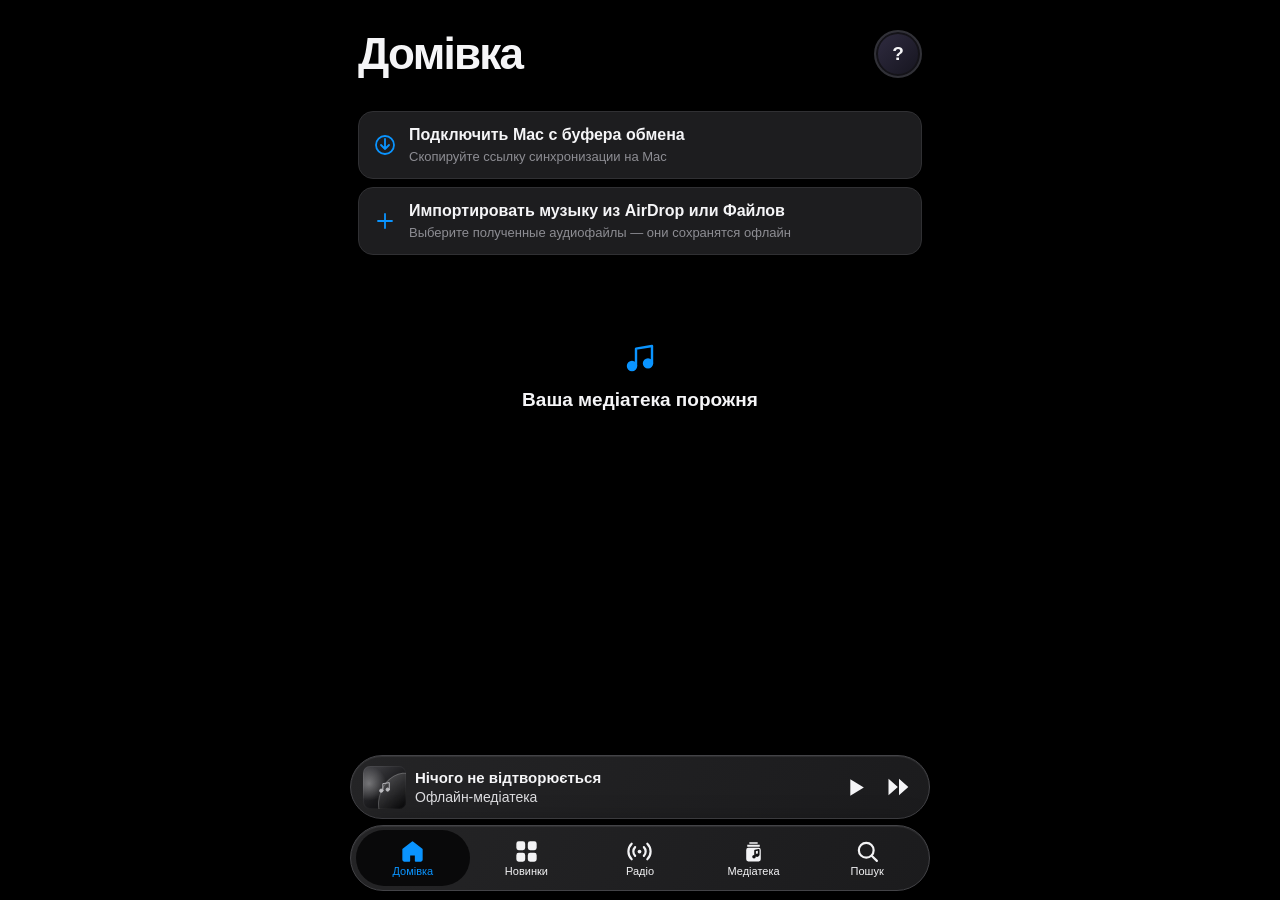
==== commit 530a4ccb: "Fix Mac-iPhone sync: port conflict, route-aware endpoint, Tailscale Serve mode, clipboard pairing in" ====
--- a/index.html
+++ b/index.html
@@ -8,7 +8,7 @@
     <meta name="google-client-id" content="911469273892-hr4arur7kth3pjor37djpvp9fsduk6k1.apps.googleusercontent.com">
     <meta name="apple-mobile-web-app-capable" content="yes">
     <meta name="apple-mobile-web-app-status-bar-style" content="black">
-    <title>Music</title>
+    <title>iPod</title>
     <link rel="manifest" href="./manifest.webmanifest">
     <link rel="icon" href="./assets/icon.png" type="image/png">
     <link rel="apple-touch-icon" href="./assets/icon.png">
@@ -46,6 +46,7 @@
       <div id="toast" class="toast" role="status" aria-live="polite"></div>
       <div id="modal-root"></div>
       <div id="player-root"></div>
+      <input id="audio-file-input" type="file" accept="audio/*,.mp3,.m4a,.aac,.wav,.flac,.ogg,.opus,.aiff,.aif,.caf,.wma,.ape,.wv,.mpc,.tta" multiple hidden>
       <audio id="audio-element" preload="metadata"></audio>
     </div>
     <script src="./app.js" defer></script>
--- a/styles.css
+++ b/styles.css
@@ -228,7 +228,6 @@
 .action-back { min-height: 42px; gap: 9px; padding: 3px 0; color: var(--blue); font-size: 15px; }
 .action-back .icon { width: 20px; height: 20px; }
 .settings-action-card { width: 100%; display: flex; align-items: center; gap: 12px; padding: 14px; border-radius: 15px; background: #1d1d1f; text-align: left; }.settings-action-card > span { flex: 1; display: flex; flex-direction: column; gap: 5px; }.settings-action-card strong { font-size: 16px; }.settings-action-card small { color: var(--muted); font-size: 13px; }.settings-action-card > .icon:first-child { color: var(--blue); }.settings-action-card .chevron { color: var(--muted); transform: rotate(180deg); }.profile-download { margin-top: 10px; color: inherit; text-decoration: none; }
-
 .mini-player, .tab-bar { position: absolute; z-index: 4; left: 20px; right: 20px; border: 1px solid #434347; background: linear-gradient(120deg, #2a2a2cdb, #1d1d1feF); backdrop-filter: saturate(150%) blur(18px); -webkit-backdrop-filter: saturate(150%) blur(18px); box-shadow: 0 6px 30px #0009, inset 0 1px 1px #ffffff16; }
 .mini-player { bottom: calc(81px + var(--floating-bottom-inset)); height: 64px; display: flex; align-items: center; padding: 5px 9px; border-radius: 34px; }
 .player-track { flex: 1; min-width: 0; height: 100%; display: flex; align-items: center; gap: 9px; padding: 0 0 0 3px; background: transparent; text-align: left; }
@@ -295,3 +294,9 @@
 @media (max-height: 650px) { .app-shell:has(#search-input:focus) .mini-player, .app-shell:has(#search-input:focus) .tab-bar { display: none; }.app-shell:has(#search-input:focus) .content { bottom: 0; } }
 @media (max-height: 700px) { .now-playing-content { padding-bottom: calc(27px + var(--safe-bottom)); }.now-playing-art { width: min(100%, 350px, 35dvh); }.now-playing-art-wrap { min-height: 125px; }.now-playing-controls { height: 72px; }.now-playing-toggle { width: 58px; height: 58px; }.now-playing-note { display: none; } }
 @media (prefers-reduced-motion: reduce) { .now-playing-backdrop, .now-playing-screen { transition-duration: .08s; }.now-playing-toggle { transition-duration: .01ms; } }
+
+.library-import-card { display: grid; gap: 8px; margin: 12px 0 18px; }.library-import-card .settings-action-card { border: 1px solid var(--line); color: #f5f5f7; }.mac-sync-settings { margin-top: 18px; padding-top: 16px; border-top: 1px solid var(--line); }.mac-sync-settings h3 { margin: 0 0 7px; font-size: 17px; }.mac-sync-settings p { margin: 0 0 14px; color: var(--muted); font-size: 14px; line-height: 1.45; }.mac-sync-settings label { display: block; margin: 12px 0 6px; color: var(--muted); font-size: 13px; }.mac-sync-settings textarea { width: 100%; resize: vertical; padding: 10px 12px; border: 1px solid #3b3b40; border-radius: 12px; background: #111113; color: #f5f5f7; font: inherit; font-size: 14px; user-select: text; -webkit-user-select: text; }.mac-sync-connect, .mac-sync-start { margin-top: 9px; border: 1px solid var(--line); color: #f5f5f7; }.mac-sync-start { color: var(--blue); }.mac-sync-start:disabled { opacity: .45; }.mac-sync-disconnect { margin: 9px 3px 0; padding: 8px 0; background: transparent; color: #ff6961; font-size: 14px; }.mac-sync-settings-status { display: grid; gap: 4px; margin: 10px 0 4px; font-size: 14px; }.mac-sync-settings-status small { color: var(--muted); font-size: 13px; }
+.mac-sync-connection { display: inline-flex; align-items: center; gap: 7px; margin-top: 7px; padding: 5px 9px; border-radius: 999px; background: #303034; color: #b4b4ba; font-size: 12px; font-weight: 600; line-height: 1.2; }.mac-sync-connection i { width: 8px; height: 8px; flex: 0 0 8px; border-radius: 50%; background: #a1a1aa; }.mac-sync-connection[data-state="connected"] { background: #153a2b; color: #a2e6bf; }.mac-sync-connection[data-state="connected"] i { background: #42cf86; box-shadow: 0 0 7px #42cf8680; }.mac-sync-connection[data-state="disconnected"] { background: #482727; color: #ffb2ad; }.mac-sync-connection[data-state="disconnected"] i { background: #ff625a; }.mac-sync-connection[data-state="checking"] i { animation: mac-sync-connection-pulse 1.1s ease-in-out infinite alternate; }@keyframes mac-sync-connection-pulse { to { opacity: .3; } }
+.mac-sync-reconnect { margin: 10px 0 4px; padding: 11px 12px; border: 1px solid var(--line); border-radius: 14px; }.mac-sync-reconnect summary { color: var(--blue); font-size: 14px; font-weight: 600; cursor: pointer; }.mac-sync-reconnect[open] summary { margin-bottom: 8px; }
+.mac-sync-modal { justify-content: center; }.mac-sync-sheet { width: min(560px, 100%); max-height: min(82dvh, 760px); display: flex; flex-direction: column; border: 1px solid #444448; border-radius: 22px; background: #1d1d1f; box-shadow: 0 18px 55px #000b; overflow: hidden; }.mac-sync-sheet header, .mac-sync-sheet footer { display: flex; align-items: center; gap: 10px; padding: 14px 16px; }.mac-sync-sheet header { border-bottom: 1px solid var(--line); }.mac-sync-sheet header div { min-width: 0; flex: 1; }.mac-sync-sheet h2 { margin: 0; font-size: 18px; }.mac-sync-sheet header p { margin: 4px 0 0; color: var(--muted); font-size: 13px; line-height: 1.4; }.mac-sync-sheet header button { width: 38px; height: 38px; border-radius: 50%; background: #303034; color: #eee; font-size: 22px; }.mac-sync-list { min-height: 80px; overflow: auto; padding: 4px 14px; }.mac-sync-track { display: flex; align-items: center; gap: 11px; padding: 11px 2px; border-bottom: 1px solid var(--line); }.mac-sync-track input { width: 20px; height: 20px; accent-color: var(--blue); }.mac-sync-track span { min-width: 0; display: flex; flex-direction: column; gap: 3px; }.mac-sync-track strong, .mac-sync-track small { overflow: hidden; text-overflow: ellipsis; white-space: nowrap; }.mac-sync-track strong { font-size: 14px; font-weight: 550; }.mac-sync-track small { color: var(--muted); font-size: 12px; }.mac-sync-sheet footer { justify-content: flex-end; border-top: 1px solid var(--line); }.mac-sync-sheet footer button { min-height: 42px; padding: 0 14px; border: 1px solid #444448; border-radius: 12px; background: #303034; color: #f5f5f7; }.mac-sync-sheet footer button:last-child { background: var(--blue); border-color: var(--blue); font-weight: 650; }.mac-sync-sheet footer button:disabled { opacity: .45; }
+.mac-sync-progress { padding: 13px 16px; border-bottom: 1px solid var(--line); }.mac-sync-progress[hidden] { display: none; }.mac-sync-progress-heading { display: flex; align-items: flex-start; justify-content: space-between; gap: 12px; margin-bottom: 9px; }.mac-sync-progress-heading strong { min-width: 0; color: #f5f5f7; font-size: 14px; font-weight: 600; overflow-wrap: anywhere; }.mac-sync-progress-heading span { flex: 0 0 auto; color: var(--muted); font-size: 12px; font-variant-numeric: tabular-nums; }.mac-sync-progress-track { height: 8px; overflow: hidden; border-radius: 8px; background: #39393e; }.mac-sync-progress-track > span { display: block; width: 0; height: 100%; border-radius: inherit; background: var(--blue); transition: width .12s linear; }.mac-sync-progress-track.is-indeterminate > span { width: 38%; animation: mac-sync-progress-sweep 1.1s ease-in-out infinite; }@keyframes mac-sync-progress-sweep { from { transform: translateX(-110%); } to { transform: translateX(290%); } }.mac-sync-progress > small { display: block; margin-top: 6px; color: var(--muted); font-size: 12px; font-variant-numeric: tabular-nums; }
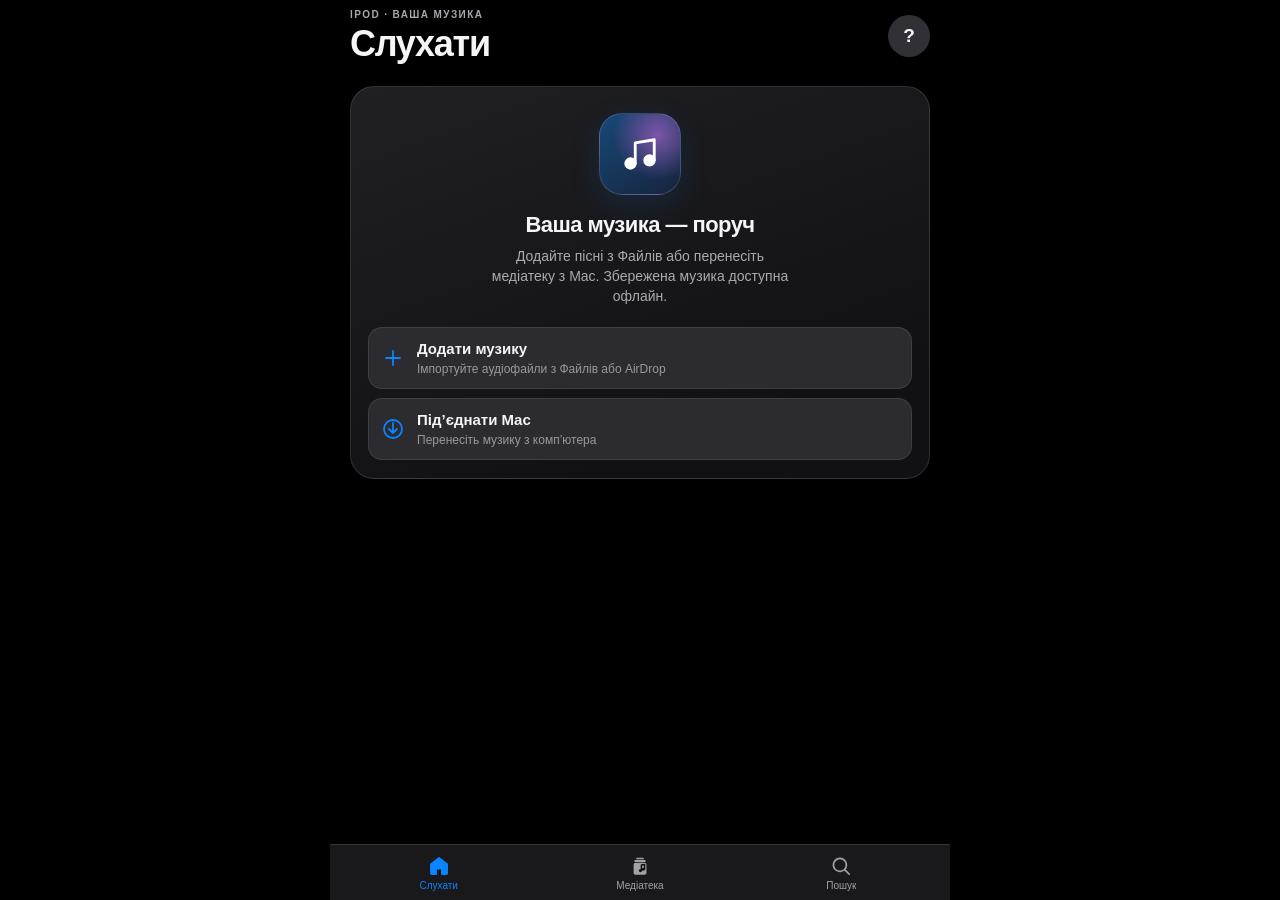
==== commit d943efd1: "Redesign PWA for iOS-style interface" ====
--- a/index.html
+++ b/index.html
@@ -2,12 +2,13 @@
 <html lang="uk">
   <head>
     <meta charset="utf-8">
-    <meta name="viewport" content="width=device-width, initial-scale=1, maximum-scale=1, user-scalable=no, viewport-fit=cover">
+    <meta name="viewport" content="width=device-width, initial-scale=1, viewport-fit=cover">
     <meta name="theme-color" content="#000000">
     <meta name="description" content="Офлайн музична медіатека для вашої музики.">
     <meta name="google-client-id" content="911469273892-hr4arur7kth3pjor37djpvp9fsduk6k1.apps.googleusercontent.com">
     <meta name="apple-mobile-web-app-capable" content="yes">
-    <meta name="apple-mobile-web-app-status-bar-style" content="black">
+    <meta name="apple-mobile-web-app-status-bar-style" content="black-translucent">
+    <meta name="apple-mobile-web-app-title" content="iPod">
     <title>iPod</title>
     <link rel="manifest" href="./manifest.webmanifest">
     <link rel="icon" href="./assets/icon.png" type="image/png">
@@ -33,9 +34,8 @@
         <span class="pull-refresh-label visually-hidden">Потягніть вниз для оновлення</span>
       </div>
 
-      <section id="mini-player" class="mini-player" aria-label="Мініплеєр"></section>
+      <section id="mini-player" class="mini-player" aria-label="Мініплеєр" hidden></section>
       <nav id="tab-bar" class="tab-bar" aria-label="Основна навігація"></nav>
-      <div id="ios-home-indicator" aria-hidden="true"></div>
       <div class="orientation-guard" role="status" aria-live="polite">
         <div class="orientation-guard-card">
           <span class="orientation-rotate-icon" aria-hidden="true">↻</span>
--- a/styles.css
+++ b/styles.css
@@ -300,3 +300,403 @@
 .mac-sync-reconnect { margin: 10px 0 4px; padding: 11px 12px; border: 1px solid var(--line); border-radius: 14px; }.mac-sync-reconnect summary { color: var(--blue); font-size: 14px; font-weight: 600; cursor: pointer; }.mac-sync-reconnect[open] summary { margin-bottom: 8px; }
 .mac-sync-modal { justify-content: center; }.mac-sync-sheet { width: min(560px, 100%); max-height: min(82dvh, 760px); display: flex; flex-direction: column; border: 1px solid #444448; border-radius: 22px; background: #1d1d1f; box-shadow: 0 18px 55px #000b; overflow: hidden; }.mac-sync-sheet header, .mac-sync-sheet footer { display: flex; align-items: center; gap: 10px; padding: 14px 16px; }.mac-sync-sheet header { border-bottom: 1px solid var(--line); }.mac-sync-sheet header div { min-width: 0; flex: 1; }.mac-sync-sheet h2 { margin: 0; font-size: 18px; }.mac-sync-sheet header p { margin: 4px 0 0; color: var(--muted); font-size: 13px; line-height: 1.4; }.mac-sync-sheet header button { width: 38px; height: 38px; border-radius: 50%; background: #303034; color: #eee; font-size: 22px; }.mac-sync-list { min-height: 80px; overflow: auto; padding: 4px 14px; }.mac-sync-track { display: flex; align-items: center; gap: 11px; padding: 11px 2px; border-bottom: 1px solid var(--line); }.mac-sync-track input { width: 20px; height: 20px; accent-color: var(--blue); }.mac-sync-track span { min-width: 0; display: flex; flex-direction: column; gap: 3px; }.mac-sync-track strong, .mac-sync-track small { overflow: hidden; text-overflow: ellipsis; white-space: nowrap; }.mac-sync-track strong { font-size: 14px; font-weight: 550; }.mac-sync-track small { color: var(--muted); font-size: 12px; }.mac-sync-sheet footer { justify-content: flex-end; border-top: 1px solid var(--line); }.mac-sync-sheet footer button { min-height: 42px; padding: 0 14px; border: 1px solid #444448; border-radius: 12px; background: #303034; color: #f5f5f7; }.mac-sync-sheet footer button:last-child { background: var(--blue); border-color: var(--blue); font-weight: 650; }.mac-sync-sheet footer button:disabled { opacity: .45; }
 .mac-sync-progress { padding: 13px 16px; border-bottom: 1px solid var(--line); }.mac-sync-progress[hidden] { display: none; }.mac-sync-progress-heading { display: flex; align-items: flex-start; justify-content: space-between; gap: 12px; margin-bottom: 9px; }.mac-sync-progress-heading strong { min-width: 0; color: #f5f5f7; font-size: 14px; font-weight: 600; overflow-wrap: anywhere; }.mac-sync-progress-heading span { flex: 0 0 auto; color: var(--muted); font-size: 12px; font-variant-numeric: tabular-nums; }.mac-sync-progress-track { height: 8px; overflow: hidden; border-radius: 8px; background: #39393e; }.mac-sync-progress-track > span { display: block; width: 0; height: 100%; border-radius: inherit; background: var(--blue); transition: width .12s linear; }.mac-sync-progress-track.is-indeterminate > span { width: 38%; animation: mac-sync-progress-sweep 1.1s ease-in-out infinite; }@keyframes mac-sync-progress-sweep { from { transform: translateX(-110%); } to { transform: translateX(290%); } }.mac-sync-progress > small { display: block; margin-top: 6px; color: var(--muted); font-size: 12px; font-variant-numeric: tabular-nums; }
+
+/* iOS shell refresh: full-bleed surfaces, native spacing, and accessible controls. */
+:root {
+  color-scheme: dark;
+  --bg: #000;
+  --surface: #1c1c1e;
+  --surface-2: #2c2c2e;
+  --line: rgba(235, 235, 245, .13);
+  --muted: #98989f;
+  --blue: #0a84ff;
+  --red: #ff453a;
+}
+
+*, *::before, *::after { -webkit-tap-highlight-color: transparent; }
+* { -webkit-user-select: auto; user-select: auto; -webkit-touch-callout: default; }
+button, .icon, svg, img, .artwork { -webkit-user-select: none; user-select: none; }
+input, textarea, [contenteditable="true"] { -webkit-user-select: text; user-select: text; -webkit-touch-callout: default; }
+[hidden] { display: none !important; }
+button { touch-action: manipulation; }
+button:focus-visible, a:focus-visible, input:focus-visible, textarea:focus-visible {
+  outline: 2px solid var(--blue);
+  outline-offset: 3px;
+}
+
+.app-shell { max-width: 620px; background: #000; }
+.content {
+  inset: var(--safe-top) 0 calc(58px + var(--safe-bottom));
+  padding: 8px 20px 32px;
+}
+.app-shell:has(#mini-player:not([hidden])) .content {
+  bottom: calc(116px + var(--safe-bottom));
+}
+.content--category-screen { top: var(--safe-top); padding-top: 10px; }
+
+.page-header { min-height: 54px; margin-bottom: 22px; }
+.page-header h1, .category-title, .detail-heading h1 {
+  font-size: clamp(32px, 8vw, 36px);
+  line-height: 1.08;
+  letter-spacing: -.035em;
+  font-weight: 720;
+}
+.page-header--home h1 { font-size: clamp(32px, 8vw, 36px); }
+.page-header--library h1 { font-size: clamp(32px, 8vw, 36px); }
+.profile-button {
+  width: 42px; height: 42px;
+  border: 0; box-shadow: none;
+  background: #303036;
+}
+.profile-button--large { width: 58px; height: 58px; }
+.header-pill {
+  height: 42px; min-width: 0; gap: 12px; padding: 0 13px;
+  border: 1px solid var(--line); border-radius: 22px;
+  background: var(--surface); box-shadow: none;
+}
+.section-heading { margin-top: 28px; margin-bottom: 12px; }
+.section-heading h2 { font-size: 21px; font-weight: 680; letter-spacing: -.02em; }
+.feature-card { border-radius: 18px; }
+.favorite-art { border-radius: 13px; }
+.artwork { border-radius: 12px; box-shadow: none; }
+.album-title { font-size: 15px; font-weight: 560; }
+.album-subtitle { font-size: 13px; }
+.category-row, .entity-row { border-color: var(--line); }
+.category-row { min-height: 62px; gap: 14px; }
+.category-row > span { font-size: 19px; font-weight: 550; }
+.round-back, .search-close {
+  width: 42px; height: 42px; border: 0; border-radius: 50%;
+  background: var(--surface-2); box-shadow: none;
+}
+.subpage-top { height: 48px; margin-bottom: 16px; }
+.detail-heading { margin: 24px 0 18px; }
+.detail-heading h1 { font-size: 34px; }
+.detail-actions { gap: 10px; margin-bottom: 24px; }
+.detail-actions button {
+  height: 48px; border-radius: 13px;
+  background: var(--surface-2); font-size: 16px; font-weight: 600;
+}
+.entity-row { min-height: 64px; }
+.entity-row > span { font-size: 17px; }
+.entity-art { width: 48px; height: 48px; border-radius: 9px; }
+.song-row { min-height: 58px; gap: 10px; }
+.song-art { width: 44px; height: 44px; flex-basis: 44px; border-radius: 7px; }
+.song-row::after { left: 54px; background: var(--line); }
+.song-title { font-size: 16px; font-weight: 530; }
+.song-artist { font-size: 14px; }
+.song-more { width: 40px; height: 44px; color: #a4a4aa; }
+.search-box {
+  height: 46px; border: 0; border-radius: 12px;
+  background: #252528; box-shadow: none;
+}
+.search-close { width: 42px; height: 42px; }
+.search-tab { min-height: 36px; padding: 0 14px; border-radius: 18px; }
+.search-tab--active { background: var(--blue); }
+.settings-action-card { border-radius: 13px; background: var(--surface); }
+.settings-profile { border-color: var(--line); }
+
+/* Native-style bottom transport and tab navigation. */
+.mini-player, .tab-bar {
+  left: 0; right: 0;
+  border: 0;
+  border-radius: 0;
+  background: rgba(28, 28, 30, .92);
+  box-shadow: none;
+  backdrop-filter: saturate(180%) blur(22px);
+  -webkit-backdrop-filter: saturate(180%) blur(22px);
+}
+.mini-player {
+  z-index: 5;
+  bottom: calc(56px + var(--safe-bottom));
+  height: 60px;
+  padding: 5px 14px;
+  border-top: 1px solid var(--line);
+  border-bottom: 1px solid var(--line);
+}
+.player-track { gap: 10px; padding-left: 2px; }
+.player-art { width: 44px; height: 44px; flex-basis: 44px; border-radius: 6px; }
+.player-copy { gap: 2px; }
+.player-copy strong { font-size: 14px; font-weight: 620; }
+.player-copy small { color: #b7b7bd; font-size: 12px; }
+.player-control { width: 44px; flex-basis: 44px; }
+.player-control .icon { width: 23px; height: 23px; }
+.tab-bar {
+  z-index: 4;
+  bottom: 0;
+  height: calc(56px + var(--safe-bottom));
+  grid-template-columns: repeat(3, minmax(0, 1fr));
+  align-items: start;
+  padding: 5px 8px calc(5px + var(--safe-bottom));
+  border-top: 1px solid var(--line);
+}
+.tab-button {
+  min-width: 0;
+  gap: 3px;
+  border-radius: 8px;
+  color: #a1a1a8;
+  font-size: 10px;
+}
+.tab-button .icon { width: 22px; height: 22px; stroke-width: 1.9; }
+.tab-button.active { color: var(--blue); background: transparent; }
+.tab-button span { max-width: 100%; overflow: hidden; text-overflow: ellipsis; font-size: 10px; font-weight: 520; }
+#ios-home-indicator, .now-playing-home-indicator { display: none !important; }
+.toast { bottom: calc(128px + var(--safe-bottom)); border: 1px solid var(--line); box-shadow: 0 8px 30px #0008; }
+
+/* iOS action sheets rise from the bottom and respect the home-area inset. */
+.action-modal {
+  align-items: flex-end;
+  justify-content: center;
+  padding: 0;
+  background: rgba(0, 0, 0, .48);
+  backdrop-filter: blur(8px);
+  -webkit-backdrop-filter: blur(8px);
+}
+.action-sheet, .youtube-action-sheet {
+  position: relative;
+  width: min(100%, 520px);
+  max-height: min(88dvh, 780px);
+  padding: 12px 20px calc(18px + var(--safe-bottom));
+  overflow-y: auto;
+  border: 0;
+  border-radius: 24px 24px 0 0;
+  background: #222225;
+  box-shadow: 0 -12px 50px #0005;
+  animation: ios-sheet-in .24s cubic-bezier(.2,.8,.2,1) both;
+}
+.action-sheet::before, .mac-sync-sheet::before {
+  content: '';
+  display: block;
+  width: 36px;
+  height: 5px;
+  margin: 0 auto 10px;
+  border-radius: 999px;
+  background: #66666d;
+}
+@keyframes ios-sheet-in { from { transform: translateY(22px); opacity: .72; } to { transform: translateY(0); opacity: 1; } }
+.action-track-head { border-color: var(--line); }
+.song-action-row { min-height: 58px; border-color: var(--line); font-size: 16px; }
+.song-action-row > .icon { color: #b8b8bd; }
+.youtube-menu-quick, .youtube-menu-group { border-color: var(--line); }
+.youtube-menu-quick-action { min-height: 62px; }
+.youtube-player-backdrop { align-items: center; padding: 16px; }
+.youtube-player-sheet {
+  width: 100%; max-height: 88dvh; overflow-y: auto;
+  padding: 58px 16px calc(18px + var(--safe-bottom));
+  border: 1px solid var(--line); border-radius: 22px;
+  background: #222225; box-shadow: 0 18px 55px #000b;
+}
+.account-modal { padding: 0; }
+.account-sheet {
+  max-width: 620px; padding-bottom: calc(22px + var(--safe-bottom));
+  border: 0; border-radius: 24px 24px 0 0;
+  background: #222225; box-shadow: 0 -12px 50px #0005;
+}
+.mac-sync-sheet {
+  width: 100%; max-width: 620px;
+  max-height: min(90dvh, 820px);
+  border: 0; border-radius: 24px 24px 0 0;
+  background: #222225; box-shadow: 0 -12px 50px #0005;
+}
+.mac-sync-sheet footer { padding-bottom: calc(14px + var(--safe-bottom)); }
+
+@media (max-width: 360px) {
+  .content { padding-left: 16px; padding-right: 16px; }
+  .mini-player { padding-inline: 10px; }
+  .tab-bar { padding-inline: 4px; }
+  .tab-button span { font-size: 9px; }
+}
+@media (prefers-reduced-motion: reduce) {
+  .action-sheet, .youtube-action-sheet { animation-duration: .01ms; }
+}
+
+/* Native motion and touch feedback. */
+button:not(:disabled) {
+  transition: transform .16s cubic-bezier(.2,.8,.2,1), opacity .16s ease, background-color .16s ease;
+}
+button:not(:disabled):active { opacity: .72; }
+button:disabled { cursor: default; }
+.tab-button:not(:disabled):active { transform: scale(.94); }
+.player-control:not(:disabled):active, .round-back:not(:disabled):active, .search-close:not(:disabled):active { transform: scale(.91); }
+.song-main:active, .category-row:active, .entity-row:active, .search-result-entity:active,
+.settings-action-card:active, .recent-searches button:active {
+  background-color: rgba(255, 255, 255, .09);
+}
+.song-more:not(:disabled):active { transform: scale(.9); background: rgba(255, 255, 255, .12); }
+.content--screen-push { animation: ios-screen-push .34s cubic-bezier(.22,1,.36,1) both; }
+.content--screen-pop { animation: ios-screen-pop .28s cubic-bezier(.22,1,.36,1) both; }
+.content--tab-change { animation: ios-tab-change .18s ease-out both; }
+@keyframes ios-screen-push {
+  from { opacity: .76; transform: translate3d(8%, var(--refresh-offset, 0px), 0); }
+  to { opacity: 1; transform: translate3d(0, var(--refresh-offset, 0px), 0); }
+}
+@keyframes ios-screen-pop {
+  from { opacity: .82; transform: translate3d(-5%, var(--refresh-offset, 0px), 0); }
+  to { opacity: 1; transform: translate3d(0, var(--refresh-offset, 0px), 0); }
+}
+@keyframes ios-tab-change {
+  from { opacity: .78; }
+  to { opacity: 1; }
+}
+@media (prefers-reduced-motion: reduce) {
+  .content--screen-push, .content--screen-pop, .content--tab-change { animation-duration: .01ms; }
+}
+
+
+
+/* Cover art and collection surfaces for the refreshed listening experience. */
+.artwork--generated {
+  isolation: isolate;
+  align-items: center;
+  justify-content: center;
+  background: radial-gradient(circle at 72% 22%, var(--art-c), transparent 35%),
+              linear-gradient(145deg, var(--art-a), var(--art-b) 72%);
+  text-align: center;
+}
+.artwork--generated::before {
+  z-index: 0;
+  inset: 11% -34% -23% 25%;
+  border: 1px solid rgba(255,255,255,.36);
+  background: linear-gradient(125deg, rgba(255,255,255,.24), transparent 54%);
+  transform: rotate(-23deg);
+}
+.artwork--generated::after {
+  z-index: 0;
+  inset: -35% 24% 20% -38%;
+  border: 1px solid rgba(255,255,255,.2);
+  background: radial-gradient(circle at 70% 54%, rgba(255,255,255,.26), transparent 52%);
+  transform: rotate(18deg);
+}
+.artwork-monogram {
+  position: relative;
+  z-index: 1;
+  display: grid;
+  width: 56%;
+  aspect-ratio: 1;
+  place-items: center;
+  border: 1px solid rgba(255,255,255,.36);
+  border-radius: 50%;
+  background: linear-gradient(145deg, rgba(255,255,255,.24), rgba(255,255,255,.04));
+  color: #fff;
+  font-size: clamp(22px, 9vw, 54px);
+  font-weight: 760;
+  letter-spacing: -.08em;
+  text-shadow: 0 2px 16px rgba(0,0,0,.25);
+}
+.artwork-caption {
+  position: absolute;
+  z-index: 1;
+  right: 8%;
+  bottom: 8%;
+  left: 8%;
+  overflow: hidden;
+  color: rgba(255,255,255,.9);
+  font-size: clamp(8px, 2vw, 13px);
+  font-weight: 760;
+  letter-spacing: .08em;
+  line-height: 1.1;
+  text-overflow: ellipsis;
+  text-transform: uppercase;
+  white-space: nowrap;
+}
+.song-art .artwork-monogram, .player-art .artwork-monogram { width: 64%; font-size: 18px; }
+.song-art .artwork-caption, .player-art .artwork-caption { display: none; }
+.now-playing-art .artwork-monogram { font-size: clamp(42px, 13vw, 72px); }
+.now-playing-art .artwork-caption { font-size: clamp(11px, 3vw, 17px); }
+
+.page-kicker {
+  margin: 0 0 5px;
+  color: #a7a7af;
+  font-size: 10px;
+  font-weight: 700;
+  letter-spacing: .14em;
+}
+.page-header-actions { display: flex; align-items: center; gap: 9px; }
+.header-action {
+  display: grid;
+  width: 42px;
+  height: 42px;
+  place-items: center;
+  border-radius: 50%;
+  background: var(--surface-2);
+  color: var(--blue);
+}
+.header-action .icon { width: 21px; height: 21px; }
+.search-page-header > h1 {
+  margin: 2px 0 15px;
+  font-size: 34px;
+  font-weight: 720;
+  letter-spacing: -.035em;
+}
+.category-row small {
+  color: var(--muted);
+  font-size: 15px;
+  font-variant-numeric: tabular-nums;
+}
+
+.home-empty-state {
+  display: flex;
+  flex-direction: column;
+  align-items: center;
+  margin: 22px 0 30px;
+  padding: 26px 17px 18px;
+  border: 1px solid var(--line);
+  border-radius: 24px;
+  background: linear-gradient(160deg, #202024, #111113 80%);
+  text-align: center;
+}
+.home-empty-art {
+  display: grid;
+  width: 82px;
+  height: 82px;
+  place-items: center;
+  margin-bottom: 17px;
+  border: 1px solid rgba(255,255,255,.14);
+  border-radius: 23px;
+  background: radial-gradient(circle at 72% 26%, #7d55a8, transparent 54%), linear-gradient(145deg, #174878, #17243d);
+  color: #fff;
+  box-shadow: 0 10px 28px rgba(20,85,145,.24);
+}
+.home-empty-art .icon { width: 38px; height: 38px; }
+.home-empty-state h2 { margin: 0; font-size: 22px; font-weight: 700; letter-spacing: -.025em; }
+.home-empty-state p { max-width: 300px; margin: 8px 0 20px; color: #aaaab1; font-size: 14px; line-height: 1.45; }
+.home-empty-actions { display: grid; width: 100%; gap: 9px; }
+.home-empty-actions .settings-action-card {
+  min-height: 56px;
+  padding: 12px;
+  border: 1px solid rgba(255,255,255,.09);
+  border-radius: 14px;
+  background: #2b2b30;
+  text-align: left;
+}
+.home-empty-actions .settings-action-card strong { font-size: 15px; }
+.home-empty-actions .settings-action-card small { font-size: 12px; }
+.recent-card-strip {
+  display: flex;
+  gap: 13px;
+  overflow-x: auto;
+  margin: 0 -20px;
+  padding: 0 20px 7px;
+  scrollbar-width: none;
+  overscroll-behavior-x: contain;
+  -webkit-overflow-scrolling: touch;
+}
+.recent-card-strip::-webkit-scrollbar { display: none; }
+.recent-listen-card {
+  display: flex;
+  width: 132px;
+  flex: 0 0 132px;
+  flex-direction: column;
+  align-items: stretch;
+  padding: 0;
+  background: transparent;
+  text-align: left;
+}
+.recent-listen-art { width: 132px; height: 132px; margin-bottom: 8px; border-radius: 12px; }
+.recent-listen-card strong, .recent-listen-card small {
+  overflow: hidden;
+  text-overflow: ellipsis;
+  white-space: nowrap;
+}
+.recent-listen-card strong { font-size: 14px; font-weight: 600; }
+.recent-listen-card small { margin-top: 3px; color: var(--muted); font-size: 12px; }
+.recent-listen-card:active { opacity: .75; }
